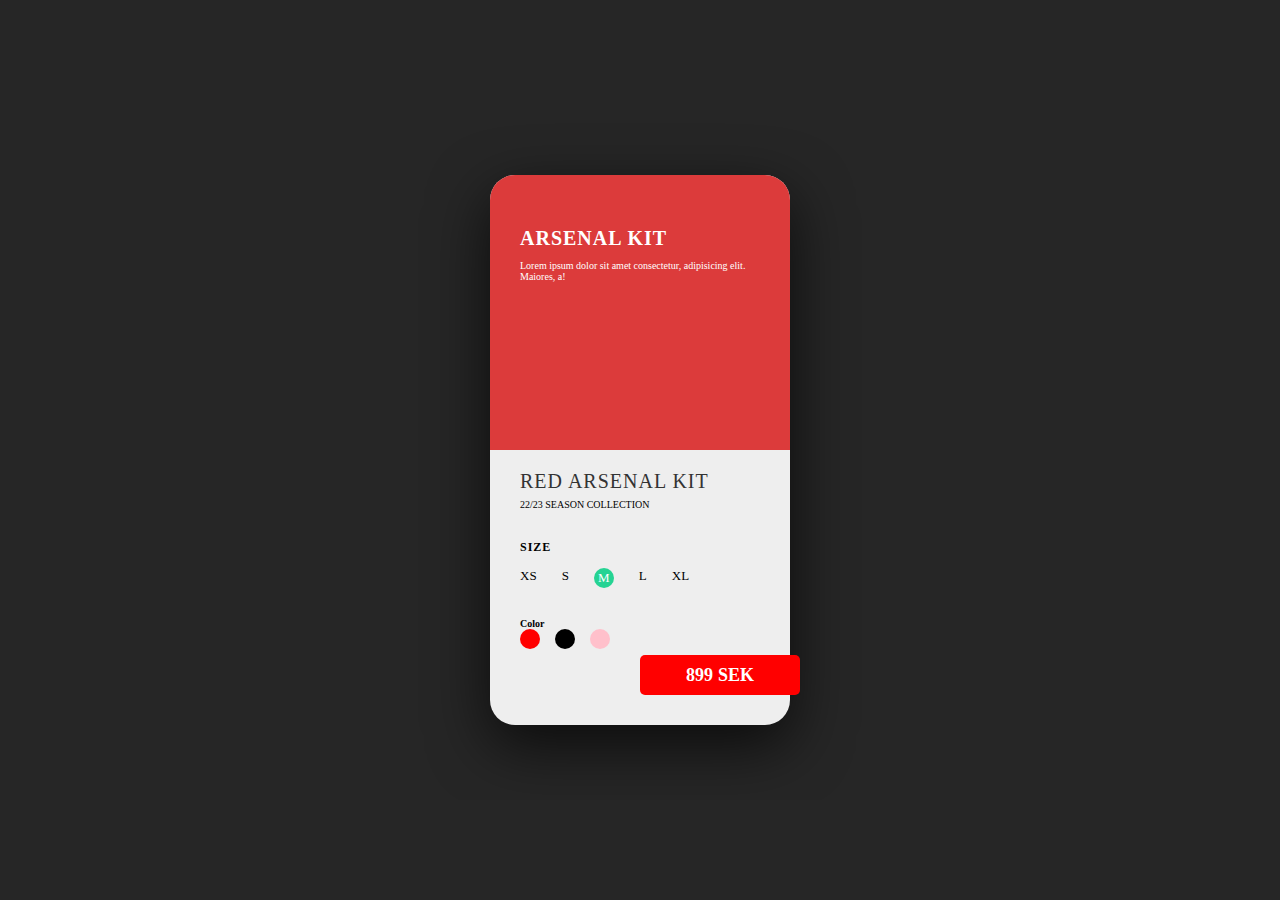
==== Arsenal/index.html @ 4b0ecbec "Add files via upload" ====
<!DOCTYPE html>
<html lang="en">
  <head>
    <meta charset="UTF-8" />
    <meta http-equiv="X-UA-Compatible" content="IE=edge" />
    <meta name="viewport" content="width=device-width, initial-scale=1.0" />
    <link rel="stylesheet" href="style.css" />
    <link rel="stylesheet" href="/assets/fontawesome/webfonts/all.css" />
    <title>Arsenal Card</title>
  </head>
  <body>
    <div class="container">
      <div class="card-wrapper">
        <div class="card">
          <div class="card-top">
            <img class="logo" src="/assets/Adidas_logo.png" alt="" />
            <div class="top-text">
              <h1>Arsenal Kit</h1>
              <p>
                Lorem ipsum dolor sit amet consectetur, adipisicing elit.
                Maiores, a!
              </p>
            </div>
            <img src="/assets/arsenal-red.png" alt="" class="kit1" />
            <img src="/assets/arsenal-black.png" alt="" class="kit2" />
            <img src="/assets/arsenal-pink.png" alt="" class="kit3" />
          </div>
          <div class="card-bottom">
            <h1 id="kit-name">Red Arsenal Kit</h1>
            <h3>22/23 season collection</h3>
            <div class="stars">
              <i class="fa-solid fa-star"></i>
              <i class="fa-solid fa-star"></i>
              <i class="fa-solid fa-star"></i>
              <i class="fa-solid fa-star"></i>
              <i class="fa-solid fa-star"></i>
            </div>
            <div class="size">
              <h4>Size</h4>
              <div class="sizes">
                <span>XS</span>
                <span>S</span>
                <span>M</span>
                <span>L</span>
                <span>XL</span>
              </div>
            </div>
            <div class="color">
              <h4>Color</h4>
              <div class="colors">
                <div class="color1 col-active"></div>
                <div class="color2 col-active"></div>
                <div class="color3 col-active"></div>
              </div>
            </div>
            <div class="price">
              <span>899</span>
              <span>SEK</span>
            </div>
          </div>
        </div>
      </div>
    </div>

    <script src="app.js"></script>
  </body>
</html>
---- Arsenal/style.css ----
* {
  margin: 0;
  padding: 0;
  box-sizing: border-box;
}

html {
  font-size: 62.5%;
}

html,
body {
  min-height: 100%;
  overflow-x: hidden;
}

.container {
  width: 100%;
  height: 100vh;
  background-color: #262626;
  display: grid;
  place-items: center;
}

.card-wrapper {
  width: 50rem;
  height: 70rem;
  padding: 0 10rem;
  display: grid;
  place-items: center;
  overflow: hidden;
}

.card-top {
  width: 100%;
  height: 50%;
  background: rgb(220, 59, 59);
  padding: 3rem;
  border-radius: 2.5rem 2.5rem 0 0;
  transition: background 0.5s;
}

.card {
  width: 30rem;
  height: 55rem;
  background: #eee;
  border-radius: 2.5rem;
  box-shadow: 0 2rem 6rem rgba(0, 0, 0, 0.7);
  position: relative;
}

.container.black .card-top {
  background: rgb(165, 143, 16);
}

.container.pink .card-top {
  background: #df9faa;
}

.container.pink .price {
  background: #df9faa;
}

.container.black .price {
  background: rgb(165, 143, 16);
}

.logo {
  width: 8rem;
  margin-bottom: 2rem;
}

.top-text {
  color: white;
}

.top-text h1 {
  font-weight: 600;
  text-transform: uppercase;
  letter-spacing: 0.1rem;
  margin-bottom: 1rem;
}

.kit1 {
  width: 30rem;
  position: absolute;
  top: -1.5rem;
  right: -7rem;
  transition: transform 1s;
}

.container.black .kit1 {
  transform: translateX(-50rem);
}

.container.black .kit2 {
  transform: translateX(-30rem);
}

.container.pink .kit3 {
  transform: translateX(-30rem);
}

.container.pink .kit1 {
  transform: translateX(-50rem);
}

.kit2 {
  width: 30rem;
  position: absolute;
  top: -1.5rem;
  right: -37rem;
  transition: transform 1s;
}

.kit3 {
  width: 30rem;
  position: absolute;
  top: -1.5rem;
  right: -37rem;
  transition: transform 1s;
}

.card-bottom {
  width: 100%;
  height: 50%;
  padding: 2rem 3rem;
}

.card-bottom h1 {
  font-weight: 500;
  text-transform: uppercase;
  letter-spacing: 0.1rem;
  color: #333;
  margin-bottom: 0.6rem;
}

.card-bottom h3 {
  font-size: 1rem;
  font-weight: 400;
  text-transform: uppercase;
  margin-bottom: 0.6rem;
}

.stars {
  margin-bottom: 3rem;
}

.stars i:last-child {
  opacity: 0.4;
}

.size {
  margin-bottom: 3rem;
}

.size h4 {
  font-size: 1.2rem;
  text-transform: uppercase;
  letter-spacing: 0.1rem;
  margin-bottom: 1.3rem;
}

.sizes {
  display: flex;
}

.sizes span {
  font-size: 1.3rem;
  margin-right: 2.5rem;
}

.sizes span:nth-child(3) {
  width: 2rem;
  height: 2rem;
  background: #25d393;
  color: white;
  border-radius: 50%;
  display: grid;
  place-items: center;
}

.colors h4 {
  font-size: 1.2rem;
  text-transform: uppercase;
  letter-spacing: 0.1rem;
  margin-bottom: 1rem;
}

.colors {
  display: flex;
}

.color1,
.color2,
.color3 {
  width: 2rem;
  height: 2rem;
  background: red;
  border-radius: 50%;
  cursor: pointer;
}

.color1 {
  background: red;
  margin-right: 1.5rem;
}

.color2 {
  background: black;
  margin-right: 1.5rem;
}

.color3 {
  background: pink;
}

.price {
  width: 16rem;
  height: 4rem;
  background: red;
  color: white;
  border-radius: 0.5rem;
  position: absolute;
  right: -1rem;
  bottom: 3rem;
  display: flex;
  justify-content: center;
  align-items: center;
  transform: background 0.5s;
}

.price span {
  font-size: 1.8rem;
  font-weight: 600;
}

.price span:nth-child(1) {
  margin-right: 0.5rem;
}

@media screen and (max-width: 375px) {
  .container {
    position: relative;
  }

  .card-wrapper {
    position: absolute;
    right: -6em;
  }
}

@media screen and (min-width: 1920px) {
  .card-wrapper {
    position: absolute;
    left: 75rem;
  }
}
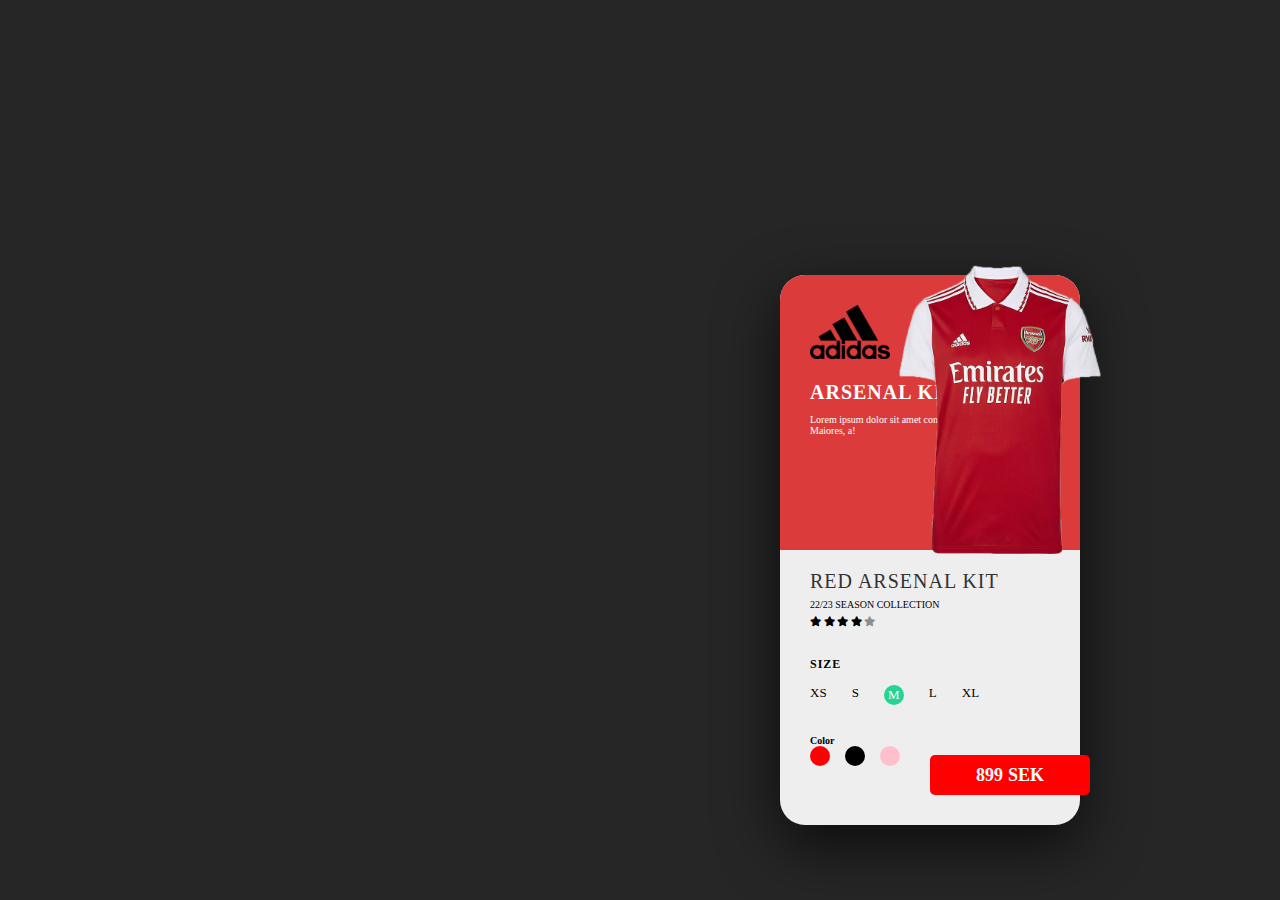
==== commit a20ca8fa: "img and device fixes" ====
--- a/Arsenal/index.html
+++ b/Arsenal/index.html
@@ -4,8 +4,11 @@
     <meta charset="UTF-8" />
     <meta http-equiv="X-UA-Compatible" content="IE=edge" />
     <meta name="viewport" content="width=device-width, initial-scale=1.0" />
-    <link rel="stylesheet" href="style.css" />
-    <link rel="stylesheet" href="/assets/fontawesome/webfonts/all.css" />
+    <link rel="stylesheet" href="/Arsenal/style.css" />
+    <link
+      rel="stylesheet"
+      href="/Arsenal/assets/fontawesome/webfonts/all.css"
+    />
     <title>Arsenal Card</title>
   </head>
   <body>
@@ -13,7 +16,7 @@
       <div class="card-wrapper">
         <div class="card">
           <div class="card-top">
-            <img class="logo" src="/assets/Adidas_logo.png" alt="" />
+            <img class="logo" src="/Arsenal/assets/Adidas_logo.png" alt="" />
             <div class="top-text">
               <h1>Arsenal Kit</h1>
               <p>
@@ -21,9 +24,9 @@
                 Maiores, a!
               </p>
             </div>
-            <img src="/assets/arsenal-red.png" alt="" class="kit1" />
-            <img src="/assets/arsenal-black.png" alt="" class="kit2" />
-            <img src="/assets/arsenal-pink.png" alt="" class="kit3" />
+            <img src="/Arsenal/assets/arsenal-red.png" alt="" class="kit1" />
+            <img src="/Arsenal/assets/arsenal-black.png" alt="" class="kit2" />
+            <img src="/Arsenal/assets/arsenal-pink.png" alt="" class="kit3" />
           </div>
           <div class="card-bottom">
             <h1 id="kit-name">Red Arsenal Kit</h1>
--- a/Arsenal/style.css
+++ b/Arsenal/style.css
@@ -239,7 +239,7 @@
   margin-right: 0.5rem;
 }
 
-@media screen and (max-width: 375px) {
+@media screen and (min-width: 375px) {
   .container {
     position: relative;
   }
@@ -250,9 +250,22 @@
   }
 }
 
+@media screen and (min-width: 768px) {
+  .card-wrapper {
+    top: 20em;
+    right: 10em;
+  }
+}
+
+@media screen and (min-width: 1440px) {
+  .card-wrapper {
+    right: 48em;
+  }
+}
+
 @media screen and (min-width: 1920px) {
   .card-wrapper {
     position: absolute;
-    left: 75rem;
-  }
-}
+    left: 73rem;
+  }
+}
